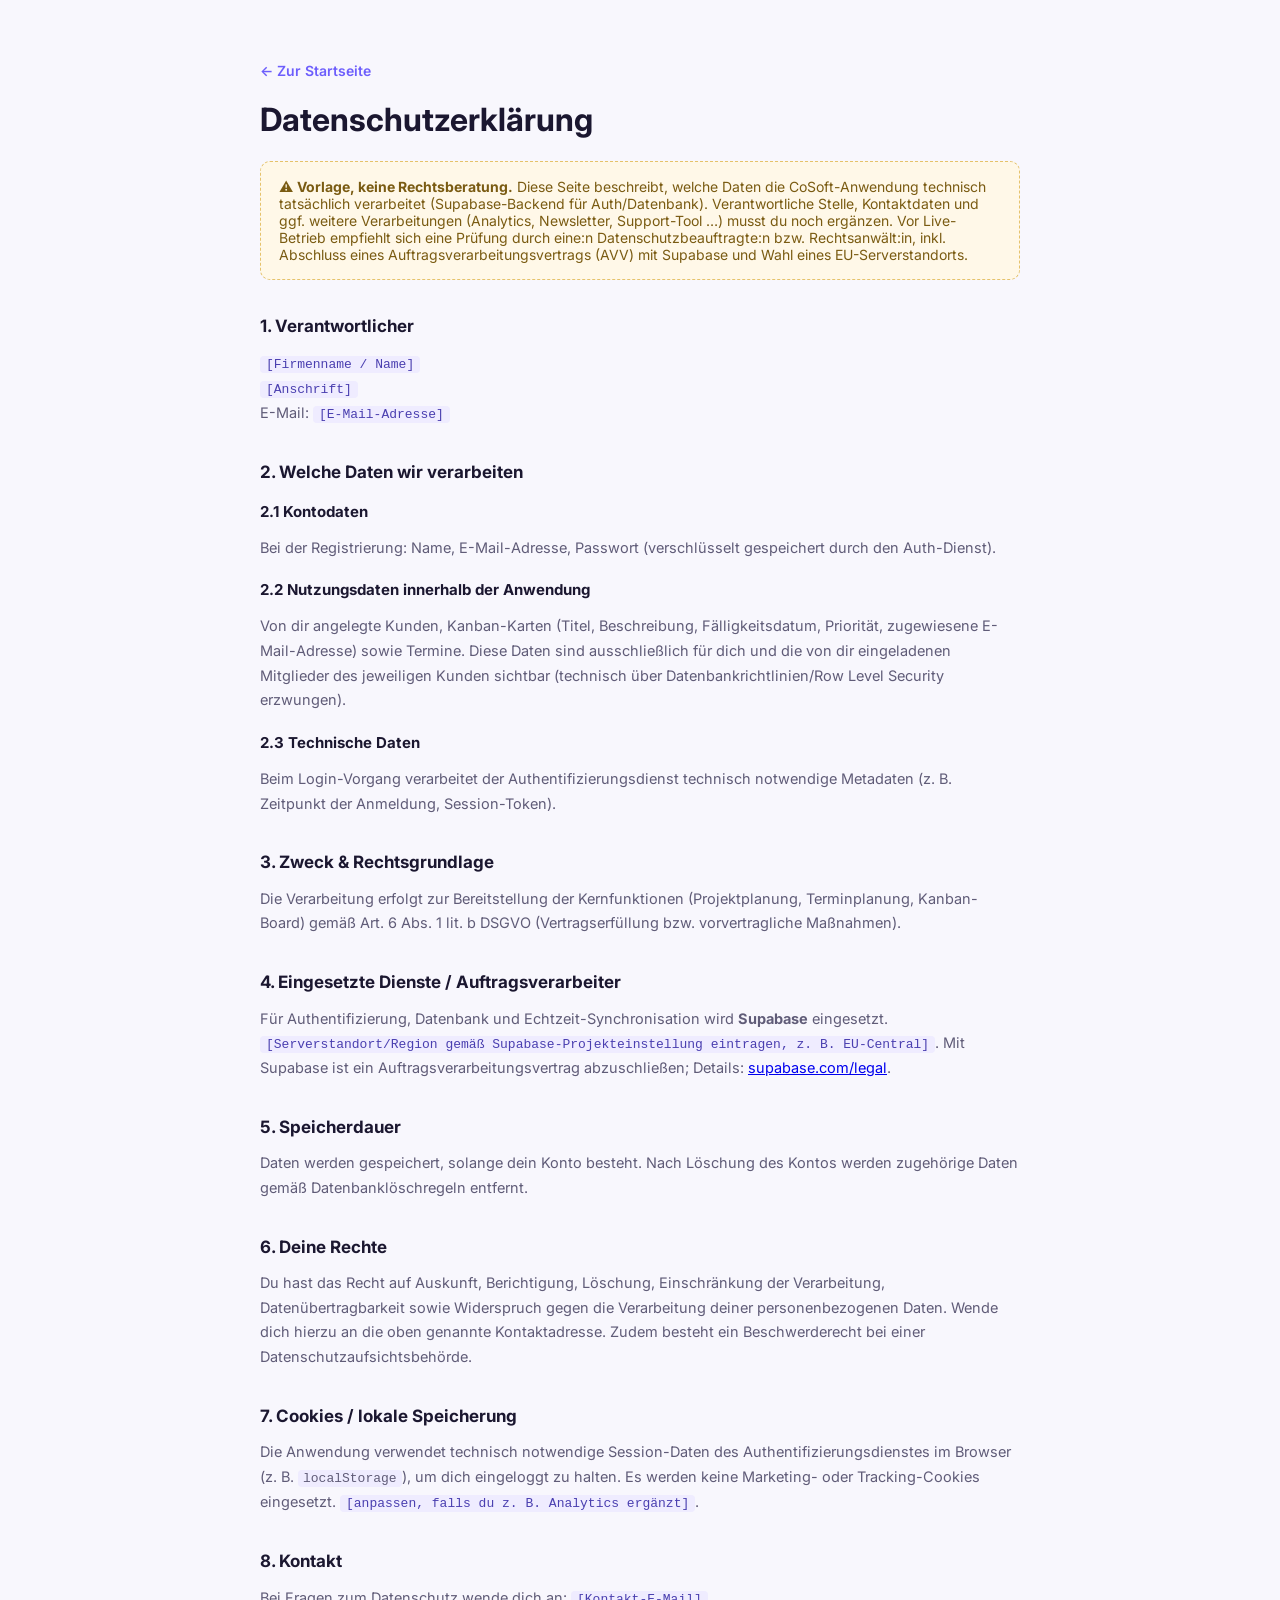
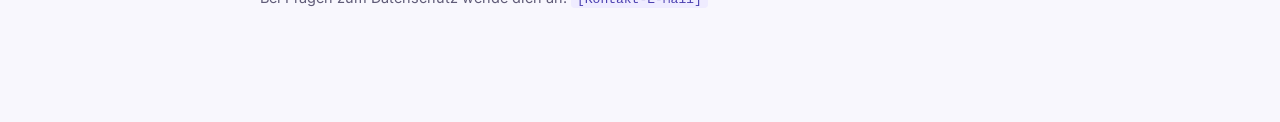
==== datenschutz.html @ 35808166 "CoSoft: Projektplanung, Terminplanung & Kanban pro Kunde (MVP) - Landingpage (index.html) fuer die B" ====
<!DOCTYPE html>
<html lang="de">
<head>
<meta charset="UTF-8" />
<meta name="viewport" content="width=device-width, initial-scale=1.0" />
<title>Datenschutzerklärung – CoSoft</title>
<link rel="preconnect" href="https://fonts.googleapis.com" />
<link href="https://fonts.googleapis.com/css2?family=Inter:wght@400;500;600;700;800&display=swap" rel="stylesheet" />
<style>
  :root { --brand:#6d5efc; --ink:#1b1730; --ink-soft:#605c78; --border:#e6e3f5; --bg:#f8f7fd; }
  body { margin:0; font-family:'Inter',system-ui,sans-serif; background:var(--bg); color:var(--ink); }
  .wrap { max-width: 760px; margin: 0 auto; padding: 60px 24px 100px; }
  a.back { color: var(--brand); text-decoration:none; font-weight:600; font-size:14px; }
  h1 { margin: 20px 0 6px; }
  h2 { font-size: 17px; margin-top: 36px; }
  h3 { font-size: 15px; margin-top: 20px; }
  .placeholder { background: #fff8e8; border: 1px dashed #e5c26b; border-radius: 10px; padding: 16px 18px; font-size: 14px; color: #7a5b12; margin: 22px 0 34px; }
  p, li { color: var(--ink-soft); font-size: 14.5px; line-height: 1.7; }
  .fill { background: #efecff; color:#4a3fb0; padding: 1px 6px; border-radius:4px; font-family: monospace; font-size: 13px; }
  code { background:#efecff; padding:1px 5px; border-radius:4px; font-size: 13px; }
</style>
</head>
<body>
<div class="wrap">
  <a class="back" href="index.html">← Zur Startseite</a>
  <h1>Datenschutzerklärung</h1>

  <div class="placeholder">
    ⚠️ <strong>Vorlage, keine Rechtsberatung.</strong> Diese Seite beschreibt, welche Daten die CoSoft-Anwendung
    technisch tatsächlich verarbeitet (Supabase-Backend für Auth/Datenbank). Verantwortliche Stelle, Kontaktdaten
    und ggf. weitere Verarbeitungen (Analytics, Newsletter, Support-Tool …) musst du noch ergänzen. Vor Live-Betrieb
    empfiehlt sich eine Prüfung durch eine:n Datenschutzbeauftragte:n bzw. Rechtsanwält:in, inkl. Abschluss eines
    Auftragsverarbeitungsvertrags (AVV) mit Supabase und Wahl eines EU-Serverstandorts.
  </div>

  <h2>1. Verantwortlicher</h2>
  <p>
    <span class="fill">[Firmenname / Name]</span><br />
    <span class="fill">[Anschrift]</span><br />
    E-Mail: <span class="fill">[E-Mail-Adresse]</span>
  </p>

  <h2>2. Welche Daten wir verarbeiten</h2>
  <h3>2.1 Kontodaten</h3>
  <p>Bei der Registrierung: Name, E-Mail-Adresse, Passwort (verschlüsselt gespeichert durch den Auth-Dienst).</p>
  <h3>2.2 Nutzungsdaten innerhalb der Anwendung</h3>
  <p>
    Von dir angelegte Kunden, Kanban-Karten (Titel, Beschreibung, Fälligkeitsdatum, Priorität, zugewiesene
    E-Mail-Adresse) sowie Termine. Diese Daten sind ausschließlich für dich und die von dir eingeladenen
    Mitglieder des jeweiligen Kunden sichtbar (technisch über Datenbankrichtlinien/Row Level Security erzwungen).
  </p>
  <h3>2.3 Technische Daten</h3>
  <p>Beim Login-Vorgang verarbeitet der Authentifizierungsdienst technisch notwendige Metadaten (z. B. Zeitpunkt der Anmeldung, Session-Token).</p>

  <h2>3. Zweck &amp; Rechtsgrundlage</h2>
  <p>
    Die Verarbeitung erfolgt zur Bereitstellung der Kernfunktionen (Projektplanung, Terminplanung, Kanban-Board)
    gemäß Art. 6 Abs. 1 lit. b DSGVO (Vertragserfüllung bzw. vorvertragliche Maßnahmen).
  </p>

  <h2>4. Eingesetzte Dienste / Auftragsverarbeiter</h2>
  <p>
    Für Authentifizierung, Datenbank und Echtzeit-Synchronisation wird <strong>Supabase</strong> eingesetzt.
    <span class="fill">[Serverstandort/Region gemäß Supabase-Projekteinstellung eintragen, z. B. EU-Central]</span>.
    Mit Supabase ist ein Auftragsverarbeitungsvertrag abzuschließen; Details:
    <a href="https://supabase.com/legal" target="_blank" rel="noopener">supabase.com/legal</a>.
  </p>

  <h2>5. Speicherdauer</h2>
  <p>Daten werden gespeichert, solange dein Konto besteht. Nach Löschung des Kontos werden zugehörige Daten gemäß Datenbanklöschregeln entfernt.</p>

  <h2>6. Deine Rechte</h2>
  <p>
    Du hast das Recht auf Auskunft, Berichtigung, Löschung, Einschränkung der Verarbeitung, Datenübertragbarkeit
    sowie Widerspruch gegen die Verarbeitung deiner personenbezogenen Daten. Wende dich hierzu an die oben
    genannte Kontaktadresse. Zudem besteht ein Beschwerderecht bei einer Datenschutzaufsichtsbehörde.
  </p>

  <h2>7. Cookies / lokale Speicherung</h2>
  <p>
    Die Anwendung verwendet technisch notwendige Session-Daten des Authentifizierungsdienstes im Browser
    (z. B. <code>localStorage</code>), um dich eingeloggt zu halten. Es werden keine Marketing- oder
    Tracking-Cookies eingesetzt. <span class="fill">[anpassen, falls du z. B. Analytics ergänzt]</span>.
  </p>

  <h2>8. Kontakt</h2>
  <p>Bei Fragen zum Datenschutz wende dich an: <span class="fill">[Kontakt-E-Mail]</span></p>
</div>
</body>
</html>
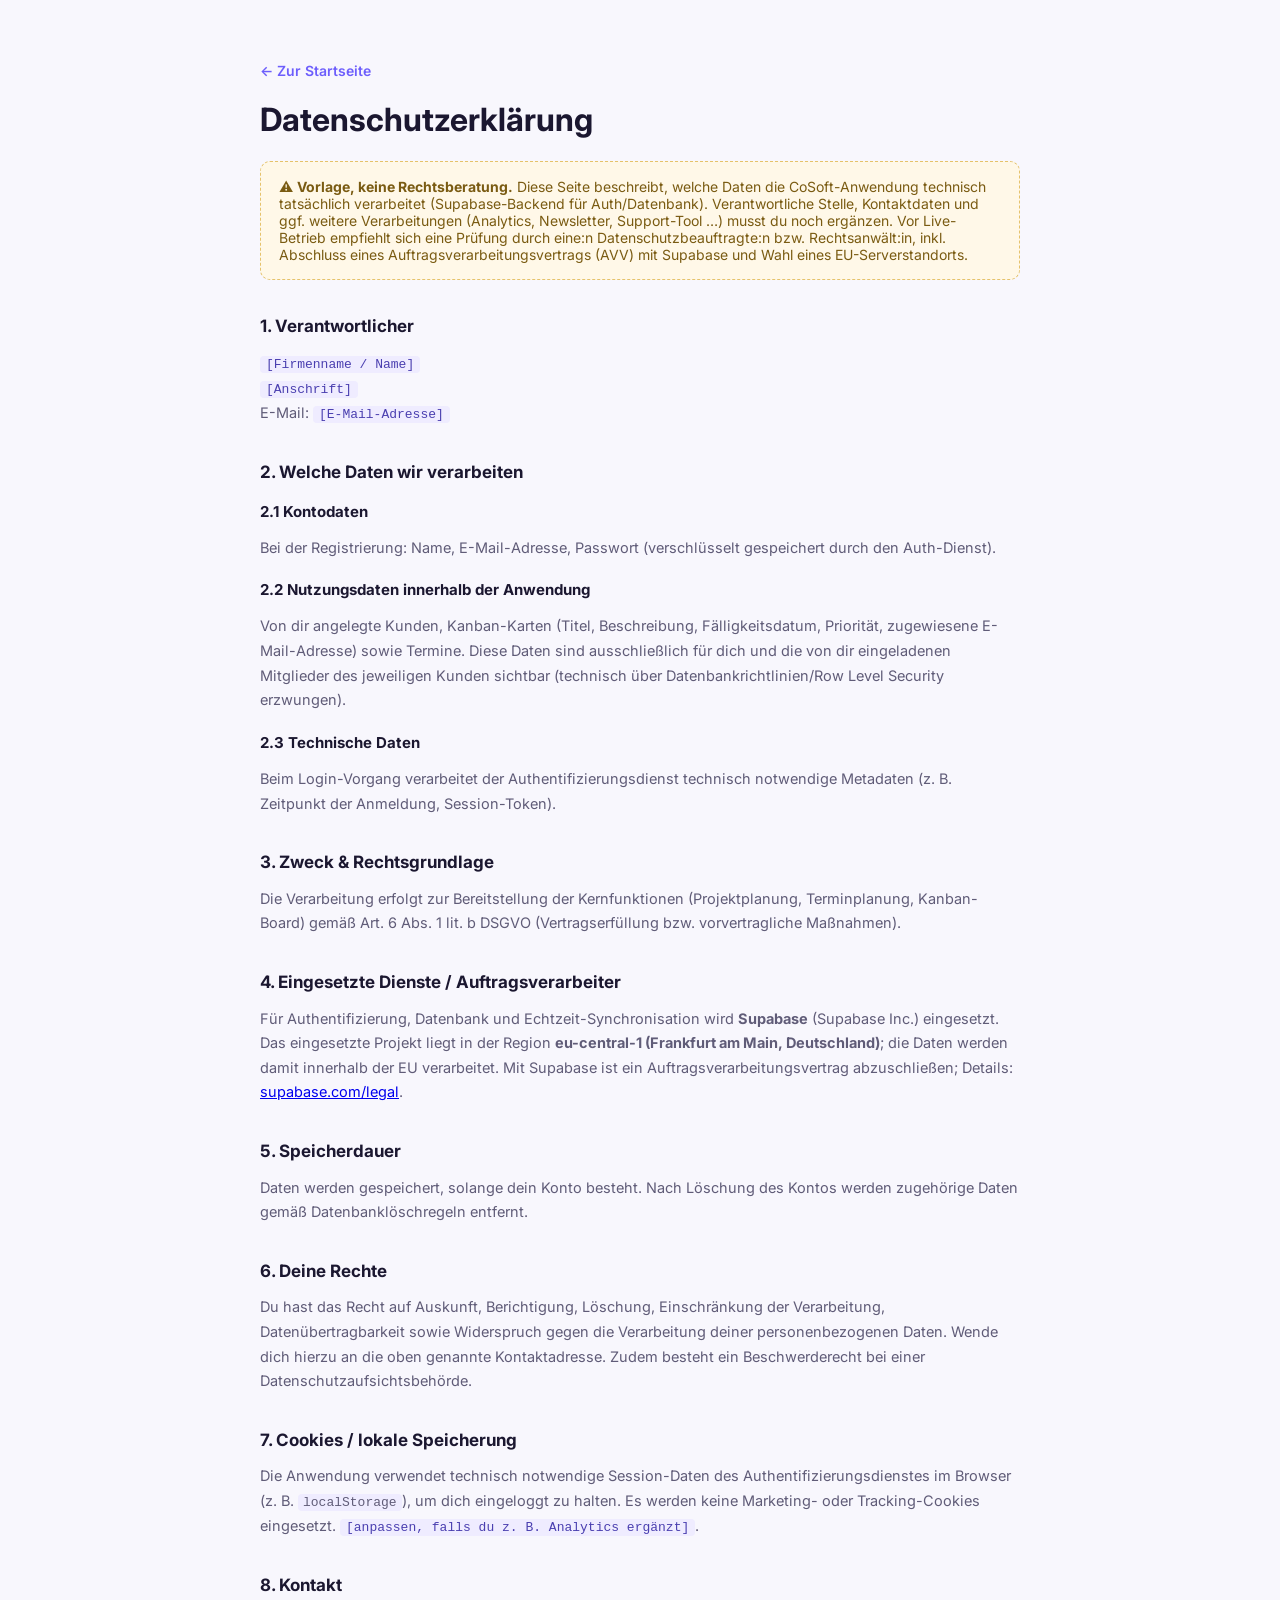
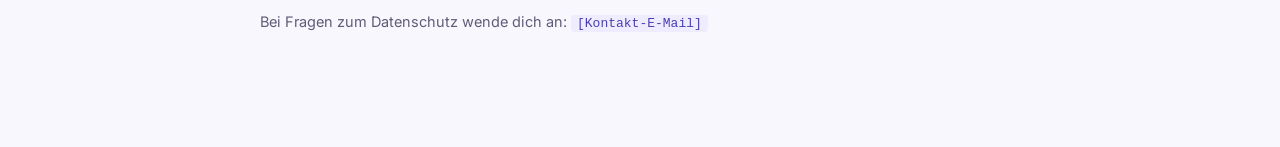
==== commit bb13e459: "Datenschutz: Serverstandort aus der Supabase-Projektkonfiguration uebernommen Region eu-central-1 (F" ====
--- a/datenschutz.html
+++ b/datenschutz.html
@@ -3,6 +3,7 @@
 <head>
 <meta charset="UTF-8" />
 <meta name="viewport" content="width=device-width, initial-scale=1.0" />
+<link rel="icon" href="data:image/svg+xml,%3Csvg xmlns='http://www.w3.org/2000/svg' viewBox='0 0 32 32'%3E%3Crect width='32' height='32' rx='8' fill='%236d5efc'/%3E%3C/svg%3E" />
 <title>Datenschutzerklärung – CoSoft</title>
 <link rel="preconnect" href="https://fonts.googleapis.com" />
 <link href="https://fonts.googleapis.com/css2?family=Inter:wght@400;500;600;700;800&display=swap" rel="stylesheet" />
@@ -60,10 +61,11 @@
 
   <h2>4. Eingesetzte Dienste / Auftragsverarbeiter</h2>
   <p>
-    Für Authentifizierung, Datenbank und Echtzeit-Synchronisation wird <strong>Supabase</strong> eingesetzt.
-    <span class="fill">[Serverstandort/Region gemäß Supabase-Projekteinstellung eintragen, z. B. EU-Central]</span>.
-    Mit Supabase ist ein Auftragsverarbeitungsvertrag abzuschließen; Details:
-    <a href="https://supabase.com/legal" target="_blank" rel="noopener">supabase.com/legal</a>.
+    Für Authentifizierung, Datenbank und Echtzeit-Synchronisation wird <strong>Supabase</strong>
+    (Supabase Inc.) eingesetzt. Das eingesetzte Projekt liegt in der Region
+    <strong>eu-central-1 (Frankfurt am Main, Deutschland)</strong>; die Daten werden damit
+    innerhalb der EU verarbeitet. Mit Supabase ist ein Auftragsverarbeitungsvertrag
+    abzuschließen; Details: <a href="https://supabase.com/legal" target="_blank" rel="noopener">supabase.com/legal</a>.
   </p>
 
   <h2>5. Speicherdauer</h2>
